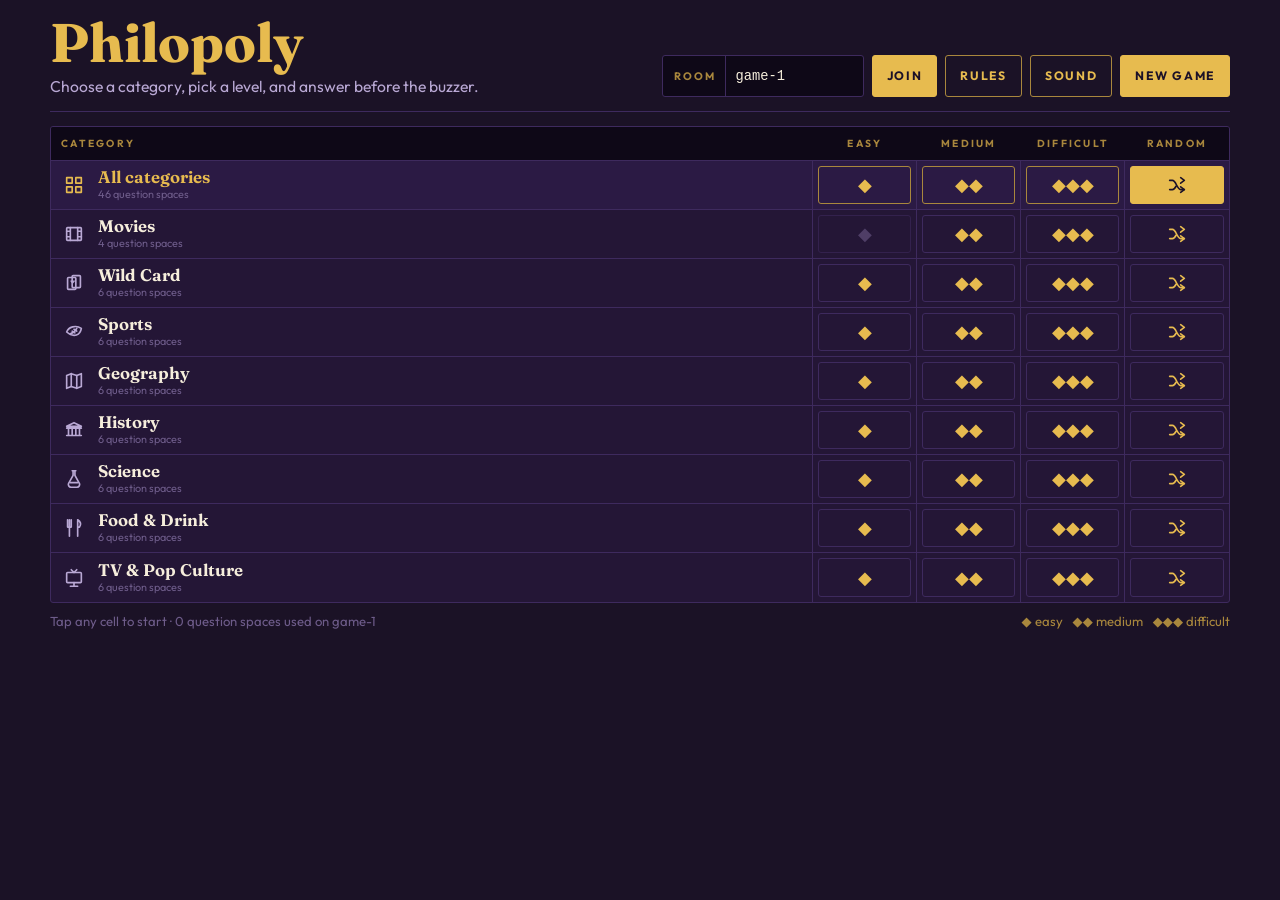
==== index.html @ 3b8ed087 "Use native Google Doc for rules" ====
<!doctype html>
<html lang="en">
  <head>
    <meta charset="utf-8">
    <meta name="viewport" content="width=device-width, initial-scale=1, viewport-fit=cover">
    <meta name="theme-color" content="#1B1226">
    <title>Philopoly</title>
    <link rel="preconnect" href="https://fonts.googleapis.com">
    <link rel="preconnect" href="https://fonts.gstatic.com" crossorigin>
    <link rel="preconnect" href="https://script.google.com">
    <link rel="preconnect" href="https://script.googleusercontent.com">
    <link href="https://fonts.googleapis.com/css2?family=Fraunces:opsz,wght@9..144,500;9..144,650;9..144,750&family=Outfit:wght@400;500;600;700&display=swap" rel="stylesheet">
    <link rel="stylesheet" href="styles.css">
    <script defer src="config.js?v=20260721-2"></script>
    <script defer src="question-cache.js?v=20260721-2"></script>
    <script defer src="app.js?v=20260721-2"></script>
  </head>
  <body>
    <div class="app-shell">
      <section class="board-screen" id="homeView" aria-labelledby="gameTitle">
        <header class="board-header">
          <div class="brand-block">
            <h1 id="gameTitle">Philopoly</h1>
            <p id="subtitle">Choose a category, pick a level, and answer before the buzzer.</p>
          </div>

          <div class="board-actions" aria-label="Game controls">
            <div class="room-chip">
              <label for="gameCodeInput">Room</label>
              <input id="gameCodeInput" autocomplete="off" spellcheck="false" value="game-1">
            </div>
            <button class="button button-join" id="saveGameCodeButton" type="button">Join</button>
            <button class="button button-outline" id="rulesButton" type="button">Rules</button>
            <button class="button button-outline" id="soundButton" type="button">Sound</button>
            <button class="button button-gold" id="resetUsedButton" type="button">New game</button>
          </div>
        </header>

        <main class="board-main">
          <div class="board-table" aria-label="Philopoly question board">
            <div class="board-row board-head" aria-hidden="true">
              <div class="category-heading">Category</div>
              <div>Easy</div>
              <div>Medium</div>
              <div>Difficult</div>
              <div>Random</div>
            </div>
            <div class="category-grid" id="categoryGrid"></div>
          </div>

          <footer class="board-footer">
            <p id="gameCodeNote">Tap any cell to start.</p>
            <p class="legend"><span>◆ easy</span><span>◆◆ medium</span><span>◆◆◆ difficult</span></p>
          </footer>
        </main>
      </section>

      <section class="question-screen hidden" id="questionView" aria-labelledby="questionHeading">
        <div class="timer-track" aria-hidden="true">
          <div class="timer-fill" id="timerBar"></div>
        </div>

        <header class="question-status">
          <div class="status-left">
            <button class="text-link back-link" id="backButton" type="button">← Board</button>
            <div class="question-tags">
              <span id="activeCategory">Category</span>
              <span id="activeLevel">◆ Level</span>
            </div>
          </div>

          <div class="mode-switch" id="modeSwitch" role="group" aria-label="Answer mode">
            <button class="mode-button active" id="typedModeButton" type="button">Type answer</button>
            <button class="mode-button" id="hostModeButton" type="button">Host mode</button>
          </div>
        </header>

        <main class="question-center">
          <div class="countdown" id="timerDial" role="timer" aria-live="polite">
            <span id="timerValue">30</span>
            <span class="seconds-label" id="secondsLabel">Seconds</span>
          </div>

          <div class="start-gate hidden" id="startGate">
            <p class="section-label">Question ready</p>
            <button class="button button-gold start-question-button" id="startQuestionButton" type="button">Start question</button>
          </div>

          <h2 class="question-text" id="questionHeading">Ready?</h2>
          <p class="pool-count" id="poolCount">Question 0 · 0 left in this set</p>

          <form class="answer-form" id="answerForm">
            <label class="screen-reader" for="answerInput">Your answer</label>
            <input id="answerInput" autocomplete="off" inputmode="text" placeholder="Type your answer">
            <button class="button answer-submit" type="submit">Check</button>
          </form>

          <div class="host-controls hidden" id="hostControls"></div>

          <div class="feedback" id="feedback" aria-live="polite"></div>

          <div class="answer-panel hidden" id="answerPanel">
            <p class="section-label">Answer</p>
            <p id="answerText"></p>
          </div>

          <div class="utility-links" id="utilityLinks">
            <button class="text-link" id="showAnswerButton" type="button">Show answer</button>
            <button class="text-link" id="restartTimerButton" type="button">Restart timer</button>
            <button class="text-link" id="skipButton" type="button">Skip</button>
            <button class="text-link danger-link" id="endGameButton" type="button">End game</button>
          </div>

          <button class="hidden" id="nextButton" type="button" tabindex="-1">Next question</button>
          <button class="hidden" id="selectAgainButton" type="button" tabindex="-1">Select again</button>
        </main>

        <div class="verdict-bar" aria-label="Answer verdict">
          <button class="verdict-button verdict-correct" id="hostCorrectButton" type="button">✓ Correct</button>
          <button class="verdict-button verdict-missed" id="hostMissedButton" type="button">✕ Missed</button>
        </div>
      </section>
    </div>

    <div class="overlay hidden" id="rulesOverlay" role="dialog" aria-modal="true" aria-labelledby="rulesTitle">
      <div class="modal-panel rules-panel">
        <div class="modal-header">
          <div>
            <p class="section-label">Rule book</p>
            <h2 id="rulesTitle">How to play Philopoly</h2>
          </div>
          <button class="button button-outline" id="closeRulesButton" type="button">Close</button>
        </div>
        <div class="rules-tools">
          <label class="screen-reader" for="rulesSearchInput">Search the rule book</label>
          <input id="rulesSearchInput" type="search" autocomplete="off" spellcheck="false" placeholder="Search rules, rent, jail, trivia...">
          <div class="rules-search-status">
            <p id="rulesSearchCount">23 sections</p>
            <div class="rules-match-nav hidden" id="rulesMatchNav" aria-label="Search match navigation">
              <button class="match-button" id="rulesPrevMatchButton" type="button" aria-label="Previous match">↑</button>
              <span id="rulesMatchCount">0 / 0</span>
              <button class="match-button" id="rulesNextMatchButton" type="button" aria-label="Next match">↓</button>
            </div>
          </div>
        </div>
        <div class="rules-book-layout">
          <aside class="rules-toc-box" aria-label="Rule book table of contents">
            <p class="rules-toc-title">Table of contents</p>
            <nav class="rules-toc" id="rulesToc" aria-label="Rule book table of contents"></nav>
          </aside>
          <div class="rules-list" id="rulesList"></div>
        </div>
      </div>
    </div>

    <div class="overlay hidden" id="soundOverlay" role="dialog" aria-modal="true" aria-labelledby="soundTitle">
      <div class="modal-panel sound-panel">
        <div class="modal-header">
          <div>
            <p class="section-label">Sound settings</p>
            <h2 id="soundTitle">Tune the table</h2>
          </div>
          <button class="button button-outline" id="closeSoundButton" type="button">Close</button>
        </div>

        <div class="volume-row">
          <label for="masterVolumeInput">Master volume</label>
          <input id="masterVolumeInput" type="range" min="0" max="100" step="1" value="80">
          <span id="volumeReadout">80%</span>
        </div>

        <div class="sound-channels" id="soundChannels"></div>

        <div class="mute-row">
          <label class="toggle-row" for="muteToggle">
            <input id="muteToggle" type="checkbox">
            <span>Mute everything</span>
          </label>
        </div>
      </div>
    </div>

    <button class="hidden" id="reloadButton" type="button" tabindex="-1">Reload questions</button>
    <span class="screen-reader" id="syncStatus" aria-live="polite">Loading</span>
    <div class="toast hidden" id="toast" role="status" aria-live="polite"></div>
  </body>
</html>
---- styles.css ----
:root {
  --background: #1B1226;
  --background-deep: #0E0817;
  --surface: #241636;
  --surface-raised: #2B1A44;
  --border: #3E2A5E;
  --gold: #E7BB4F;
  --gold-bright: #F4D27A;
  --gold-dim: #A9873D;
  --cream: #F6EEDC;
  --lavender: #B9A8D4;
  --lavender-dim: #6E5C8A;
  --crimson: #9E1B32;
  --crimson-bright: #C4364E;
  --ink: #1C1128;
  --timer-percent: 100%;
}

* {
  box-sizing: border-box;
}

html {
  min-height: 100%;
  background: var(--background);
}

body {
  min-height: 100vh;
  min-height: 100dvh;
  margin: 0;
  color: var(--cream);
  background: var(--background);
  font-family: "Outfit", Inter, system-ui, sans-serif;
  letter-spacing: 0;
}

button,
input {
  font: inherit;
}

button {
  min-height: 42px;
  border-radius: 3px;
  cursor: pointer;
  touch-action: manipulation;
}

button:focus-visible,
input:focus-visible {
  outline: 2px solid var(--gold);
  outline-offset: 3px;
}

h1,
h2,
p {
  margin-top: 0;
}

.app-shell {
  min-height: 100vh;
  min-height: 100dvh;
}

.board-screen {
  width: min(1180px, calc(100% - 32px));
  min-height: 100vh;
  min-height: 100dvh;
  margin: 0 auto;
  padding: max(14px, env(safe-area-inset-top)) 0 max(16px, env(safe-area-inset-bottom));
}

.board-header {
  display: grid;
  grid-template-columns: minmax(260px, 1fr) auto;
  gap: 18px;
  align-items: end;
  padding: 4px 0 14px;
  border-bottom: 1px solid var(--border);
}

.brand-block h1 {
  margin: 0;
  color: var(--gold);
  font-family: "Fraunces", Cormorant Garamond, Georgia, serif;
  font-size: 3.4rem;
  font-weight: 750;
  line-height: 0.92;
}

.brand-block p {
  max-width: 560px;
  margin: 8px 0 0;
  color: var(--lavender);
  font-size: 0.98rem;
  line-height: 1.35;
}

.board-actions {
  display: flex;
  flex-wrap: wrap;
  justify-content: flex-end;
  gap: 8px;
}

.button {
  display: inline-flex;
  align-items: center;
  justify-content: center;
  min-height: 42px;
  padding: 0 14px;
  border: 1px solid var(--border);
  background: transparent;
  color: var(--cream);
  font-size: 0.76rem;
  font-weight: 700;
  letter-spacing: 0.14em;
  line-height: 1;
  text-transform: uppercase;
  transition: border-color 160ms ease, color 160ms ease, background-color 160ms ease, transform 160ms ease;
}

.button:hover,
.button:focus-visible {
  border-color: var(--gold);
  transform: translateY(-1px);
}

.button-outline {
  color: var(--gold);
  border-color: var(--gold-dim);
}

.button-gold,
.button-join {
  color: var(--ink);
  background: var(--gold);
  border-color: var(--gold);
}

.room-chip {
  display: grid;
  grid-template-columns: auto minmax(96px, 138px);
  align-items: center;
  min-height: 42px;
  border: 1px solid var(--border);
  border-radius: 3px;
  background: var(--background-deep);
}

.room-chip label {
  padding: 0 9px 0 11px;
  color: var(--gold-dim);
  font-size: 0.68rem;
  font-weight: 700;
  letter-spacing: 0.18em;
  text-transform: uppercase;
}

.room-chip input {
  width: 100%;
  min-height: 40px;
  padding: 0 10px;
  color: var(--cream);
  background: transparent;
  border: 0;
  border-left: 1px solid var(--border);
  border-radius: 0;
  font-family: "Courier New", Courier, monospace;
  font-size: 0.86rem;
}

.board-main {
  padding-top: 14px;
}

.board-table {
  overflow: hidden;
  border: 1px solid var(--border);
  border-radius: 3px;
  background: var(--surface);
}

.board-row {
  display: grid;
  grid-template-columns: minmax(220px, 1fr) repeat(4, minmax(84px, 104px));
}

.board-head {
  min-height: 34px;
  background: var(--background-deep);
  border-bottom: 1px solid var(--border);
}

.board-head > div {
  display: flex;
  align-items: center;
  justify-content: center;
  padding: 8px 10px;
  color: var(--gold-dim);
  font-size: 0.64rem;
  font-weight: 700;
  letter-spacing: 0.22em;
  text-transform: uppercase;
}

.board-head .category-heading {
  justify-content: flex-start;
}

.category-row {
  min-height: 49px;
  border-bottom: 1px solid var(--border);
}

.category-row:last-child {
  border-bottom: 0;
}

.category-row.all-row {
  background: var(--surface-raised);
}

.category-cell {
  display: grid;
  grid-template-columns: 28px minmax(0, 1fr);
  gap: 9px;
  align-items: center;
  padding: 6px 10px;
  border-right: 1px solid var(--border);
}

.category-icon {
  display: grid;
  place-items: center;
  width: 26px;
  height: 26px;
  color: var(--lavender);
}

.category-icon svg,
.shuffle-icon {
  display: block;
  width: 22px;
  height: 22px;
  stroke: currentColor;
  stroke-width: 1.8;
  fill: none;
  stroke-linecap: round;
  stroke-linejoin: round;
}

.category-name {
  display: block;
  color: var(--cream);
  font-family: "Fraunces", Cormorant Garamond, Georgia, serif;
  font-size: 1.05rem;
  font-weight: 650;
  line-height: 1.05;
}

.category-count {
  display: block;
  margin-top: 2px;
  color: var(--lavender-dim);
  font-size: 0.68rem;
  line-height: 1.1;
}

.all-row .category-icon,
.all-row .category-name {
  color: var(--gold);
}

.level-cell {
  display: grid;
  padding: 5px;
  border-right: 1px solid var(--border);
}

.level-cell:last-child {
  border-right: 0;
}

.level-button {
  display: grid;
  place-items: center;
  width: 100%;
  min-height: 38px;
  padding: 0 8px;
  color: var(--gold);
  background: var(--surface);
  border: 1px solid var(--border);
  border-radius: 3px;
  font-family: "Fraunces", Cormorant Garamond, Georgia, serif;
  font-size: 1.12rem;
  line-height: 1;
  transition: border-color 160ms ease, color 160ms ease, background-color 160ms ease, transform 160ms ease;
}

.level-button:hover,
.level-button:focus-visible {
  border-color: var(--gold);
  color: var(--gold-bright);
  transform: translateY(-1px);
}

.level-button:disabled {
  cursor: not-allowed;
  color: var(--lavender-dim);
  opacity: 0.58;
  transform: none;
}

.all-row .level-button {
  border-color: var(--gold-dim);
  color: var(--gold);
  background: var(--surface-raised);
}

.all-row .random-button {
  color: var(--ink);
  background: var(--gold);
  border-color: var(--gold);
}

.board-footer {
  display: flex;
  justify-content: space-between;
  gap: 16px;
  padding-top: 10px;
  color: var(--lavender-dim);
  font-size: 0.82rem;
  line-height: 1.35;
}

.board-footer p {
  margin: 0;
}

.legend {
  display: flex;
  flex-wrap: wrap;
  justify-content: flex-end;
  gap: 10px;
  color: var(--gold-dim);
  text-transform: lowercase;
}

.question-screen {
  position: fixed;
  inset: 0;
  min-height: 100vh;
  min-height: 100dvh;
  overflow: auto;
  background: var(--background);
  padding-bottom: calc(76px + env(safe-area-inset-bottom));
  z-index: 10;
}

.timer-track {
  position: sticky;
  top: 0;
  width: 100%;
  height: 7px;
  background: var(--background-deep);
  z-index: 12;
}

.timer-fill {
  width: var(--timer-percent);
  height: 100%;
  background: var(--gold);
  transition: width 900ms linear, background-color 160ms ease;
}

.question-screen.final-five .timer-fill {
  background: var(--crimson);
}

.question-status {
  display: flex;
  justify-content: space-between;
  gap: 14px;
  align-items: center;
  width: min(1120px, calc(100% - 30px));
  margin: 0 auto;
  padding: 16px 0;
}

.status-left {
  display: flex;
  flex-wrap: wrap;
  align-items: center;
  gap: 14px;
}

.question-tags {
  display: flex;
  flex-wrap: wrap;
  gap: 7px;
  color: var(--lavender);
  font-size: 0.68rem;
  font-weight: 700;
  letter-spacing: 0.18em;
  text-transform: uppercase;
}

.mode-switch {
  display: grid;
  grid-template-columns: repeat(2, minmax(104px, 1fr));
  border: 1px solid var(--border);
  border-radius: 3px;
  background: var(--background-deep);
}

.mode-button {
  min-height: 38px;
  padding: 0 12px;
  color: var(--lavender);
  background: transparent;
  border: 0;
  border-radius: 0;
  font-size: 0.7rem;
  font-weight: 700;
  letter-spacing: 0.15em;
  text-transform: uppercase;
}

.mode-button + .mode-button {
  border-left: 1px solid var(--border);
}

.mode-button.active {
  color: var(--ink);
  background: var(--gold);
}

.question-center {
  display: flex;
  flex-direction: column;
  align-items: center;
  justify-content: center;
  width: min(760px, calc(100% - 30px));
  min-height: calc(100dvh - 186px);
  margin: 0 auto;
  padding: 18px 0 28px;
  text-align: center;
}

.countdown {
  display: grid;
  justify-items: center;
  gap: 2px;
  margin-bottom: 22px;
}

#timerValue {
  color: var(--gold);
  font-family: "Fraunces", Cormorant Garamond, Georgia, serif;
  font-size: 3.6rem;
  font-weight: 750;
  line-height: 0.9;
}

.seconds-label {
  color: var(--gold-dim);
  font-size: 0.62rem;
  font-weight: 700;
  letter-spacing: 0.26em;
  text-transform: uppercase;
}

.question-screen.final-five #timerValue {
  color: var(--crimson-bright);
}

.question-screen.final-five .seconds-label {
  color: var(--crimson);
}

.start-gate {
  display: grid;
  justify-items: center;
  gap: 10px;
  margin-bottom: 16px;
}

.start-question-button {
  min-height: 54px;
  padding: 0 22px;
  font-size: 0.88rem;
}

.question-screen.awaiting-start .question-text {
  color: var(--gold);
}

.question-screen.awaiting-start .verdict-bar {
  pointer-events: none;
  opacity: 0.38;
}

.question-text {
  max-width: 560px;
  min-height: 2.6em;
  margin: 0;
  color: var(--cream);
  font-family: "Fraunces", Cormorant Garamond, Georgia, serif;
  font-size: 2.15rem;
  font-weight: 650;
  line-height: 1.12;
}

.question-text em {
  color: var(--gold-bright);
  font-style: italic;
}

.pool-count {
  margin: 14px 0 0;
  color: var(--lavender-dim);
  font-size: 0.8rem;
  line-height: 1.35;
}

.answer-form {
  display: grid;
  grid-template-columns: minmax(0, 1fr) auto;
  gap: 8px;
  width: min(520px, 100%);
  margin-top: 18px;
}

.answer-form input {
  min-height: 46px;
  padding: 0 13px;
  color: var(--cream);
  background: var(--background-deep);
  border: 1px solid var(--border);
  border-radius: 3px;
}

.answer-form input::placeholder {
  color: var(--lavender-dim);
}

.answer-submit {
  color: var(--gold);
  background: transparent;
  border-color: var(--gold-dim);
}

.feedback {
  min-height: 24px;
  margin-top: 13px;
  color: var(--lavender);
  font-size: 0.92rem;
  font-weight: 600;
}

.feedback.correct {
  color: var(--gold-bright);
}

.feedback.incorrect,
.feedback.timeout {
  color: var(--crimson-bright);
}

.answer-panel {
  width: min(520px, 100%);
  margin-top: 12px;
  padding: 12px 14px;
  border: 1px solid var(--gold-dim);
  border-radius: 3px;
  background: transparent;
}

.section-label {
  margin: 0 0 7px;
  color: var(--gold-dim);
  font-size: 0.64rem;
  font-weight: 700;
  letter-spacing: 0.24em;
  line-height: 1.25;
  text-transform: uppercase;
}

.answer-panel p:last-child {
  margin: 0;
  color: var(--gold);
  font-family: "Fraunces", Cormorant Garamond, Georgia, serif;
  font-size: 1.3rem;
  line-height: 1.2;
}

.utility-links {
  display: flex;
  flex-wrap: wrap;
  justify-content: center;
  gap: 14px;
  margin-top: 16px;
}

.text-link {
  min-height: 28px;
  padding: 0 0 3px;
  color: var(--lavender);
  background: transparent;
  border: 0;
  border-bottom: 1px solid var(--border);
  border-radius: 0;
  font-size: 0.67rem;
  font-weight: 700;
  letter-spacing: 0.18em;
  text-transform: uppercase;
}

.text-link:hover,
.text-link:focus-visible {
  color: var(--gold);
  border-bottom-color: var(--gold);
}

.danger-link {
  color: var(--crimson-bright);
  border-bottom-color: var(--crimson);
}

.verdict-bar {
  position: fixed;
  left: 0;
  right: 0;
  bottom: 0;
  display: grid;
  grid-template-columns: repeat(2, minmax(0, 1fr));
  height: calc(68px + env(safe-area-inset-bottom));
  z-index: 13;
}

.verdict-button {
  min-height: 68px;
  padding-bottom: env(safe-area-inset-bottom);
  border: 0;
  border-top: 1px solid var(--border);
  border-radius: 0;
  font-family: "Fraunces", Cormorant Garamond, Georgia, serif;
  font-size: 1.45rem;
  font-weight: 750;
  transition: background-color 140ms ease, color 140ms ease;
}

.verdict-correct {
  color: var(--ink);
  background: var(--gold);
}

.verdict-missed {
  color: var(--lavender);
  background: var(--surface);
  border-left: 1px solid var(--border);
}

.verdict-correct.flash {
  background: var(--gold-bright);
}

.verdict-missed.flash {
  color: var(--cream);
  background: var(--crimson);
}

.overlay {
  position: fixed;
  inset: 0;
  display: grid;
  place-items: center;
  padding: 18px;
  background: rgba(14, 8, 23, 0.9);
  z-index: 30;
}

.modal-panel {
  width: min(680px, 100%);
  max-height: min(760px, calc(100dvh - 36px));
  overflow: auto;
  padding: 20px;
  color: var(--cream);
  background: var(--surface);
  border: 1px solid var(--border);
  border-radius: 4px;
  box-shadow: 0 18px 50px rgba(0, 0, 0, 0.38);
}

.modal-header {
  display: flex;
  align-items: flex-start;
  justify-content: space-between;
  gap: 16px;
  padding-bottom: 16px;
  border-bottom: 1px solid var(--border);
}

.modal-header h2 {
  margin: 0;
  color: var(--cream);
  font-family: "Fraunces", Cormorant Garamond, Georgia, serif;
  font-size: 2rem;
  font-weight: 650;
  line-height: 1.05;
}

.rules-panel {
  width: min(1560px, calc(100vw - 18px));
  height: min(940px, calc(100dvh - 18px));
  max-height: calc(100dvh - 18px);
  display: grid;
  grid-template-rows: auto auto minmax(0, 1fr);
  overflow: hidden;
}

.rules-tools {
  display: grid;
  grid-template-columns: minmax(0, 1fr) auto;
  gap: 12px;
  align-items: center;
  padding: 16px 0;
  border-bottom: 1px solid var(--border);
}

.rules-tools input {
  width: 100%;
  min-height: 44px;
  padding: 0 13px;
  color: var(--cream);
  background: var(--background-deep);
  border: 1px solid var(--border);
  border-radius: 3px;
}

.rules-tools input::placeholder {
  color: var(--lavender-dim);
}

.rules-search-status {
  display: grid;
  justify-items: end;
  gap: 7px;
}

.rules-tools p,
#rulesMatchCount {
  margin: 0;
  color: var(--gold-dim);
  font-size: 0.68rem;
  font-weight: 700;
  letter-spacing: 0.16em;
  text-transform: uppercase;
  white-space: nowrap;
}

.rules-match-nav {
  display: grid;
  grid-template-columns: 32px auto 32px;
  gap: 7px;
  align-items: center;
}

.match-button {
  min-height: 32px;
  width: 32px;
  padding: 0;
  color: var(--ink);
  background: var(--gold);
  border: 1px solid var(--gold);
  border-radius: 3px;
  font-weight: 800;
}

.match-button:disabled {
  cursor: not-allowed;
  opacity: 0.45;
}

.rule-match {
  color: var(--ink);
  background: var(--gold-bright);
  border-radius: 2px;
  padding: 0 2px;
}

.rule-match.current {
  background: var(--crimson-bright);
  color: var(--cream);
  box-shadow: 0 0 0 2px var(--gold);
}

.rules-book-layout {
  display: grid;
  grid-template-columns: minmax(520px, 46%) minmax(0, 1fr);
  grid-template-rows: minmax(0, 1fr);
  gap: 16px;
  min-height: 0;
  padding-top: 12px;
}

.rules-toc-box {
  display: grid;
  grid-template-rows: auto auto;
  align-self: start;
  min-height: 0;
  overflow: visible;
  border: 1px solid var(--border);
  border-radius: 3px;
  background: var(--background-deep);
}

.rules-toc-title {
  margin: 0;
  padding: 12px;
  color: var(--gold);
  font-size: 0.68rem;
  font-weight: 700;
  letter-spacing: 0.16em;
  text-transform: uppercase;
  border-bottom: 1px solid var(--border);
}

.rules-toc {
  display: grid;
  grid-template-columns: repeat(3, minmax(0, 1fr));
  gap: 4px;
  min-height: 0;
  overflow: visible;
  padding: 8px;
  align-content: start;
}

.toc-button {
  display: grid;
  grid-template-columns: 22px minmax(0, 1fr) auto;
  gap: 7px;
  align-items: center;
  min-height: 30px;
  padding: 4px 6px;
  color: var(--lavender);
  background: transparent;
  border: 0;
  border-radius: 3px;
  font-size: 0.76rem;
  line-height: 1.12;
  text-align: left;
}

.toc-button:hover,
.toc-button:focus-visible {
  color: var(--cream);
  background: var(--surface-raised);
}

.toc-button.is-match {
  color: var(--cream);
}

.toc-button.is-muted {
  opacity: 0.48;
}

.toc-button.is-muted:hover,
.toc-button.is-muted:focus-visible {
  opacity: 1;
}

.toc-number {
  display: inline-grid;
  place-items: center;
  width: 20px;
  height: 20px;
  color: var(--ink);
  background: var(--gold);
  border-radius: 50%;
  font-size: 0.68rem;
  font-weight: 800;
}

.toc-match-count {
  display: inline-grid;
  place-items: center;
  min-width: 20px;
  height: 20px;
  padding: 0 5px;
  color: var(--ink);
  background: var(--gold-bright);
  border-radius: 999px;
  font-size: 0.64rem;
  font-weight: 800;
  font-variant-numeric: tabular-nums;
}

.rules-list {
  display: grid;
  align-content: start;
  gap: 12px;
  min-height: 0;
  overflow: auto;
  padding-right: 4px;
}

.rule-book-intro,
.rules-empty,
.rule-section {
  border: 1px solid var(--border);
  border-radius: 3px;
  background: var(--surface-raised);
}

.rule-book-intro,
.rules-empty {
  padding: 14px;
}

.rule-book-intro p,
.rules-empty p {
  margin: 0;
  color: var(--lavender);
  line-height: 1.45;
}

.rule-book-intro p + p {
  margin-top: 8px;
}

.rule-section summary {
  display: grid;
  grid-template-columns: auto minmax(0, 1fr);
  gap: 10px;
  align-items: center;
  min-height: 52px;
  padding: 12px 14px;
  cursor: pointer;
}

.rule-number {
  color: var(--gold-dim);
  font-size: 0.66rem;
  font-weight: 800;
  letter-spacing: 0.18em;
  text-transform: uppercase;
}

.rule-title {
  color: var(--cream);
  font-family: "Fraunces", Cormorant Garamond, Georgia, serif;
  font-size: 1.14rem;
  font-weight: 650;
  line-height: 1.1;
}

.rule-section-body {
  display: grid;
  gap: 10px;
  padding: 0 14px 14px;
  color: var(--lavender);
}

.rule-section-body p,
.rule-section-body li {
  margin: 0;
  line-height: 1.45;
}

.rule-section-body ul {
  display: grid;
  gap: 7px;
  margin: 0;
  padding-left: 20px;
}

.rule-section-body h3,
.rule-section-body h4,
.rules-empty h3 {
  margin: 8px 0 0;
  color: var(--gold);
  font-size: 0.78rem;
  font-weight: 800;
  letter-spacing: 0.12em;
  text-transform: uppercase;
}

.rule-subsection {
  display: grid;
  gap: 9px;
  padding-top: 4px;
}

.rule-table-block {
  display: grid;
  gap: 8px;
  padding-top: 4px;
}

.rule-table-wrap {
  overflow-x: auto;
  border: 1px solid var(--border);
  border-radius: 3px;
  background: var(--background-deep);
}

.rule-table-wrap table {
  width: 100%;
  min-width: 520px;
  border-collapse: collapse;
  color: var(--cream);
  font-size: 0.78rem;
}

.rule-table-wrap th,
.rule-table-wrap td {
  padding: 8px 9px;
  border-right: 1px solid var(--border);
  border-bottom: 1px solid var(--border);
  text-align: left;
  vertical-align: top;
}

.rule-table-wrap th:last-child,
.rule-table-wrap td:last-child {
  border-right: 0;
}

.rule-table-wrap tr:last-child td {
  border-bottom: 0;
}

.rule-table-wrap th {
  color: var(--gold);
  background: var(--surface);
  font-size: 0.66rem;
  letter-spacing: 0.1em;
  text-transform: uppercase;
}

.volume-row {
  display: grid;
  grid-template-columns: auto minmax(140px, 1fr) 52px;
  gap: 12px;
  align-items: center;
  padding: 18px 0 14px;
  border-bottom: 1px solid var(--border);
}

.volume-row label,
.sound-channel-title {
  color: var(--gold-dim);
  font-size: 0.66rem;
  font-weight: 700;
  letter-spacing: 0.22em;
  text-transform: uppercase;
}

.volume-row input {
  width: 100%;
  accent-color: var(--gold-bright);
}

#volumeReadout {
  color: var(--cream);
  text-align: right;
  font-variant-numeric: tabular-nums;
}

.sound-channels {
  display: grid;
  gap: 14px;
  padding-top: 15px;
}

.sound-channel {
  display: grid;
  gap: 8px;
}

.sound-channel-head {
  display: flex;
  align-items: center;
  justify-content: space-between;
  gap: 10px;
}

.preview-button {
  min-height: 30px;
  width: 36px;
  padding: 0;
  color: var(--gold);
  background: transparent;
  border: 1px solid var(--border);
  border-radius: 3px;
}

.sound-options {
  display: flex;
  flex-wrap: wrap;
  gap: 7px;
}

.sound-chip {
  min-height: 36px;
  padding: 0 11px;
  color: var(--lavender);
  background: transparent;
  border: 1px solid var(--border);
  border-radius: 3px;
  font-size: 0.72rem;
  font-weight: 700;
  letter-spacing: 0.12em;
  text-transform: uppercase;
}

.sound-chip.active {
  color: var(--ink);
  background: var(--gold);
  border-color: var(--gold);
}

.mute-row {
  margin-top: 18px;
  padding-top: 16px;
  border-top: 1px solid var(--border);
}

.toggle-row {
  display: inline-flex;
  align-items: center;
  gap: 10px;
  color: var(--cream);
  font-weight: 700;
}

.toggle-row input {
  width: 18px;
  height: 18px;
  accent-color: var(--gold);
}

.toast {
  position: fixed;
  left: 50%;
  bottom: max(16px, env(safe-area-inset-bottom));
  width: min(460px, calc(100% - 28px));
  transform: translateX(-50%);
  padding: 12px 14px;
  color: var(--cream);
  background: var(--surface-raised);
  border: 1px solid var(--gold-dim);
  border-radius: 3px;
  text-align: center;
  z-index: 50;
}

.screen-reader {
  position: absolute;
  width: 1px;
  height: 1px;
  padding: 0;
  margin: -1px;
  overflow: hidden;
  clip: rect(0, 0, 0, 0);
  white-space: nowrap;
  border: 0;
}

.hidden,
[hidden] {
  display: none !important;
}

@media (max-width: 1180px) {
  .rules-book-layout {
    grid-template-columns: minmax(400px, 42%) minmax(0, 1fr);
  }

  .rules-toc {
    grid-template-columns: repeat(2, minmax(0, 1fr));
  }
}

@media (max-width: 900px) {
  .board-header {
    grid-template-columns: 1fr;
    align-items: start;
  }

  .board-actions {
    justify-content: flex-start;
  }

  .board-row {
    grid-template-columns: minmax(170px, 1fr) repeat(4, minmax(68px, 88px));
  }

  .rules-toc {
    grid-template-columns: repeat(2, minmax(0, 1fr));
  }
}

@media (max-width: 640px) {
  .board-screen {
    width: min(100% - 18px, 520px);
    padding-top: max(10px, env(safe-area-inset-top));
  }

  .brand-block h1 {
    font-size: 2.65rem;
  }

  .brand-block p {
    font-size: 0.86rem;
  }

  .board-actions {
    display: grid;
    grid-template-columns: 1fr 74px 1fr 1fr;
    width: 100%;
  }

  .room-chip {
    grid-column: 1 / 4;
  }

  .button-gold {
    grid-column: span 2;
  }

  .board-row {
    grid-template-columns: minmax(104px, 1fr) repeat(4, minmax(42px, 52px));
  }

  .board-head > div {
    padding: 7px 3px;
    font-size: 0.52rem;
    letter-spacing: 0.14em;
  }

  .category-row {
    min-height: 44px;
  }

  .category-cell {
    grid-template-columns: 20px minmax(0, 1fr);
    gap: 6px;
    padding: 4px 5px;
  }

  .category-icon {
    width: 20px;
    height: 20px;
  }

  .category-icon svg {
    width: 18px;
    height: 18px;
  }

  .category-name {
    font-size: 0.82rem;
  }

  .category-count {
    font-size: 0.56rem;
  }

  .level-cell {
    padding: 4px 3px;
  }

  .level-button {
    min-height: 34px;
    padding: 0 2px;
    font-size: 0.88rem;
  }

  .shuffle-icon {
    width: 18px;
    height: 18px;
  }

  .board-footer {
    display: grid;
    gap: 7px;
    font-size: 0.72rem;
  }

  .legend {
    justify-content: flex-start;
  }

  .question-status {
    display: grid;
    width: min(100% - 22px, 560px);
    padding: 14px 0 10px;
  }

  .mode-switch {
    width: 100%;
  }

  .question-center {
    width: min(100% - 22px, 560px);
    min-height: calc(100dvh - 214px);
    padding-top: 8px;
  }

  #timerValue {
    font-size: 3rem;
  }

  .question-text {
    font-size: 1.62rem;
  }

  .answer-form {
    grid-template-columns: 1fr;
  }

  .utility-links {
    gap: 10px;
  }

  .verdict-button {
    font-size: 1.22rem;
  }

  .modal-panel {
    padding: 16px;
  }

  .modal-header {
    display: grid;
  }

  .rules-tools {
    grid-template-columns: 1fr;
    gap: 8px;
  }

  .rules-search-status {
    justify-items: start;
  }

  .rules-tools p {
    white-space: normal;
  }

  .rules-book-layout {
    grid-template-columns: 1fr;
    grid-template-rows: auto minmax(0, 1fr);
  }

  .rules-toc {
    grid-template-columns: repeat(2, minmax(0, 1fr));
  }

  .rule-section summary {
    grid-template-columns: 1fr;
    gap: 5px;
  }

  .rule-title {
    font-size: 1rem;
  }

  .volume-row {
    grid-template-columns: 1fr 56px;
  }

  .volume-row input {
    grid-column: 1 / -1;
    order: 3;
  }
}

@media (prefers-reduced-motion: reduce) {
  *,
  *::before,
  *::after {
    scroll-behavior: auto !important;
    transition-duration: 0.01ms !important;
    animation-duration: 0.01ms !important;
    animation-iteration-count: 1 !important;
  }

  .button:hover,
  .button:focus-visible,
  .level-button:hover,
  .level-button:focus-visible {
    transform: none;
  }
}
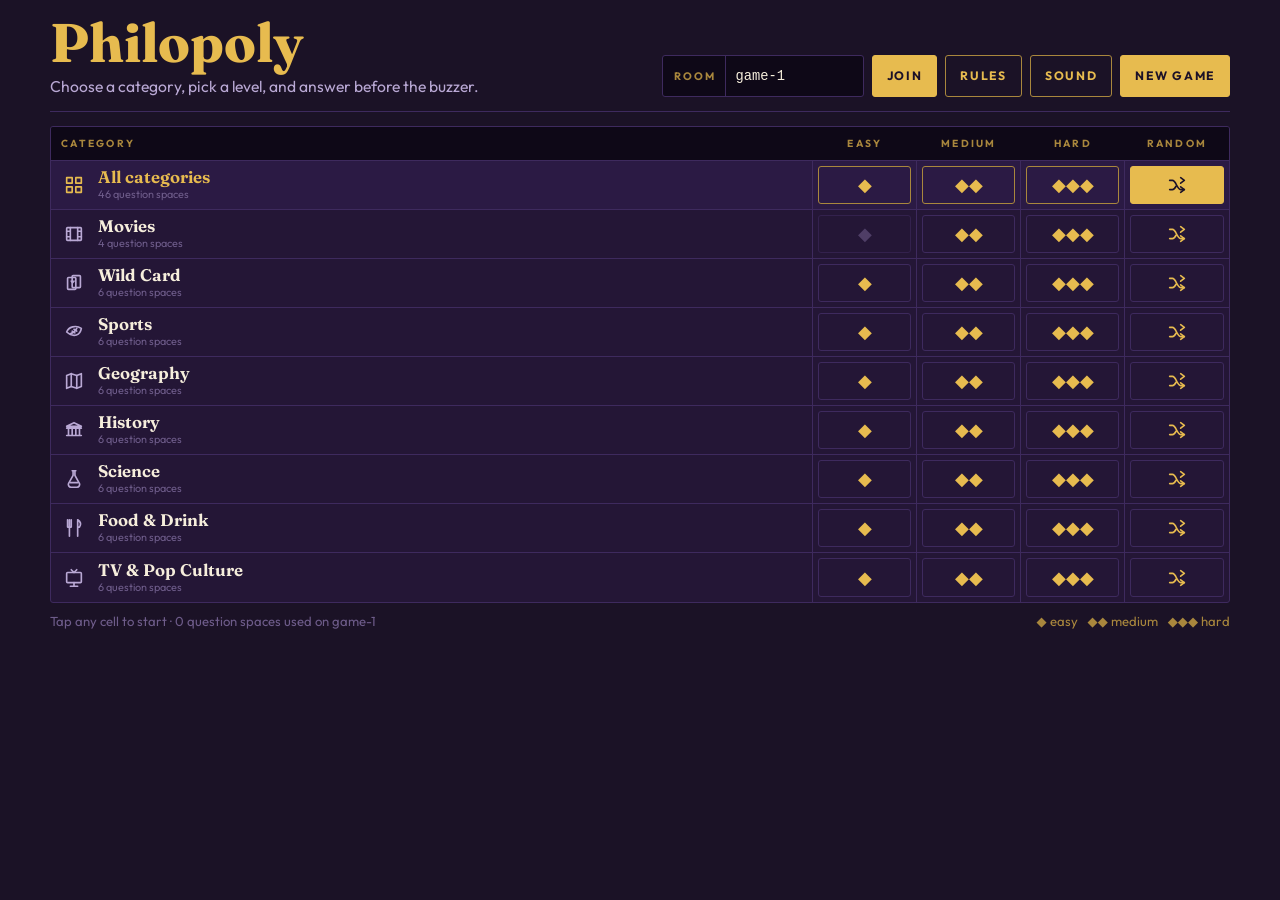
==== commit eddfaad0: "Rename Difficult difficulty to Hard" ====
--- a/index.html
+++ b/index.html
@@ -10,10 +10,11 @@
     <link rel="preconnect" href="https://script.google.com">
     <link rel="preconnect" href="https://script.googleusercontent.com">
     <link href="https://fonts.googleapis.com/css2?family=Fraunces:opsz,wght@9..144,500;9..144,650;9..144,750&family=Outfit:wght@400;500;600;700&display=swap" rel="stylesheet">
-    <link rel="stylesheet" href="styles.css">
+    <link rel="stylesheet" href="styles.css?v=20260721-3">
     <script defer src="config.js?v=20260721-2"></script>
     <script defer src="question-cache.js?v=20260721-2"></script>
-    <script defer src="app.js?v=20260721-2"></script>
+    <script defer src="rules-cache.js?v=20260721-2"></script>
+    <script defer src="app.js?v=20260726-1"></script>
   </head>
   <body>
     <div class="app-shell">
@@ -42,7 +43,7 @@
               <div class="category-heading">Category</div>
               <div>Easy</div>
               <div>Medium</div>
-              <div>Difficult</div>
+              <div>Hard</div>
               <div>Random</div>
             </div>
             <div class="category-grid" id="categoryGrid"></div>
@@ -50,7 +51,7 @@
 
           <footer class="board-footer">
             <p id="gameCodeNote">Tap any cell to start.</p>
-            <p class="legend"><span>◆ easy</span><span>◆◆ medium</span><span>◆◆◆ difficult</span></p>
+            <p class="legend"><span>◆ easy</span><span>◆◆ medium</span><span>◆◆◆ hard</span></p>
           </footer>
         </main>
       </section>
@@ -129,7 +130,10 @@
             <p class="section-label">Rule book</p>
             <h2 id="rulesTitle">How to play Philopoly</h2>
           </div>
-          <button class="button button-outline" id="closeRulesButton" type="button">Close</button>
+          <div class="modal-header-actions">
+            <button class="icon-button" id="refreshRulesButton" type="button" aria-label="Refresh rules from Google Docs" title="Refresh rules from Google Docs"><span aria-hidden="true">&#8635;</span></button>
+            <button class="button button-outline" id="closeRulesButton" type="button">Close</button>
+          </div>
         </div>
         <div class="rules-tools">
           <label class="screen-reader" for="rulesSearchInput">Search the rule book</label>
--- a/styles.css
+++ b/styles.css
@@ -713,6 +713,46 @@
   line-height: 1.05;
 }
 
+.modal-header-actions {
+  display: flex;
+  align-items: center;
+  gap: 8px;
+}
+
+.icon-button {
+  width: 38px;
+  min-width: 38px;
+  min-height: 38px;
+  padding: 0;
+  color: var(--gold);
+  background: transparent;
+  border: 1px solid var(--border);
+  border-radius: 3px;
+  font-size: 1.25rem;
+  line-height: 1;
+}
+
+.icon-button:hover,
+.icon-button:focus-visible {
+  color: var(--ink);
+  background: var(--gold);
+  border-color: var(--gold);
+}
+
+.icon-button:disabled {
+  cursor: wait;
+  opacity: 0.7;
+}
+
+.icon-button.is-loading span {
+  display: inline-block;
+  animation: rules-refresh-spin 0.8s linear infinite;
+}
+
+@keyframes rules-refresh-spin {
+  to { transform: rotate(360deg); }
+}
+
 .rules-panel {
   width: min(1560px, calc(100vw - 18px));
   height: min(940px, calc(100dvh - 18px));
@@ -831,7 +871,7 @@
 
 .rules-toc {
   display: grid;
-  grid-template-columns: repeat(3, minmax(0, 1fr));
+  grid-template-columns: minmax(0, 1fr);
   gap: 4px;
   min-height: 0;
   overflow: visible;
@@ -1100,6 +1140,46 @@
   border-radius: 3px;
 }
 
+.preview-button.is-playing {
+  color: var(--ink);
+  background: var(--gold);
+  border-color: var(--gold);
+}
+
+.sound-picker {
+  display: grid;
+  gap: 6px;
+}
+
+.sound-picker select {
+  width: 100%;
+  min-height: 42px;
+  padding: 0 38px 0 12px;
+  color: var(--cream);
+  background: var(--background-deep);
+  border: 1px solid var(--border);
+  border-radius: 3px;
+  font: inherit;
+}
+
+.sound-picker option {
+  color: var(--cream);
+  background: var(--background-deep);
+}
+
+.sound-option-description {
+  min-height: 19px;
+  margin: 0;
+  color: var(--lavender-dim);
+  font-size: 0.78rem;
+  line-height: 1.4;
+}
+
+.sound-option-description span {
+  color: var(--gold-dim);
+  white-space: nowrap;
+}
+
 .sound-options {
   display: flex;
   flex-wrap: wrap;
@@ -1183,7 +1263,19 @@
   }
 
   .rules-toc {
-    grid-template-columns: repeat(2, minmax(0, 1fr));
+    grid-template-columns: minmax(0, 1fr);
+    gap: 2px;
+    padding: 6px;
+  }
+
+  .rules-toc-title {
+    padding: 8px;
+  }
+
+  .toc-button {
+    min-height: 25px;
+    padding: 2px 5px;
+    font-size: 0.7rem;
   }
 }
 
@@ -1202,7 +1294,7 @@
   }
 
   .rules-toc {
-    grid-template-columns: repeat(2, minmax(0, 1fr));
+    grid-template-columns: minmax(0, 1fr);
   }
 }
 
@@ -1341,6 +1433,11 @@
     display: grid;
   }
 
+  .rules-panel {
+    display: block;
+    overflow-y: auto;
+  }
+
   .rules-tools {
     grid-template-columns: 1fr;
     gap: 8px;
@@ -1356,11 +1453,16 @@
 
   .rules-book-layout {
     grid-template-columns: 1fr;
-    grid-template-rows: auto minmax(0, 1fr);
+    grid-template-rows: auto auto;
   }
 
   .rules-toc {
-    grid-template-columns: repeat(2, minmax(0, 1fr));
+    grid-template-columns: minmax(0, 1fr);
+  }
+
+  .rules-list {
+    overflow: visible;
+    padding-right: 0;
   }
 
   .rule-section summary {
